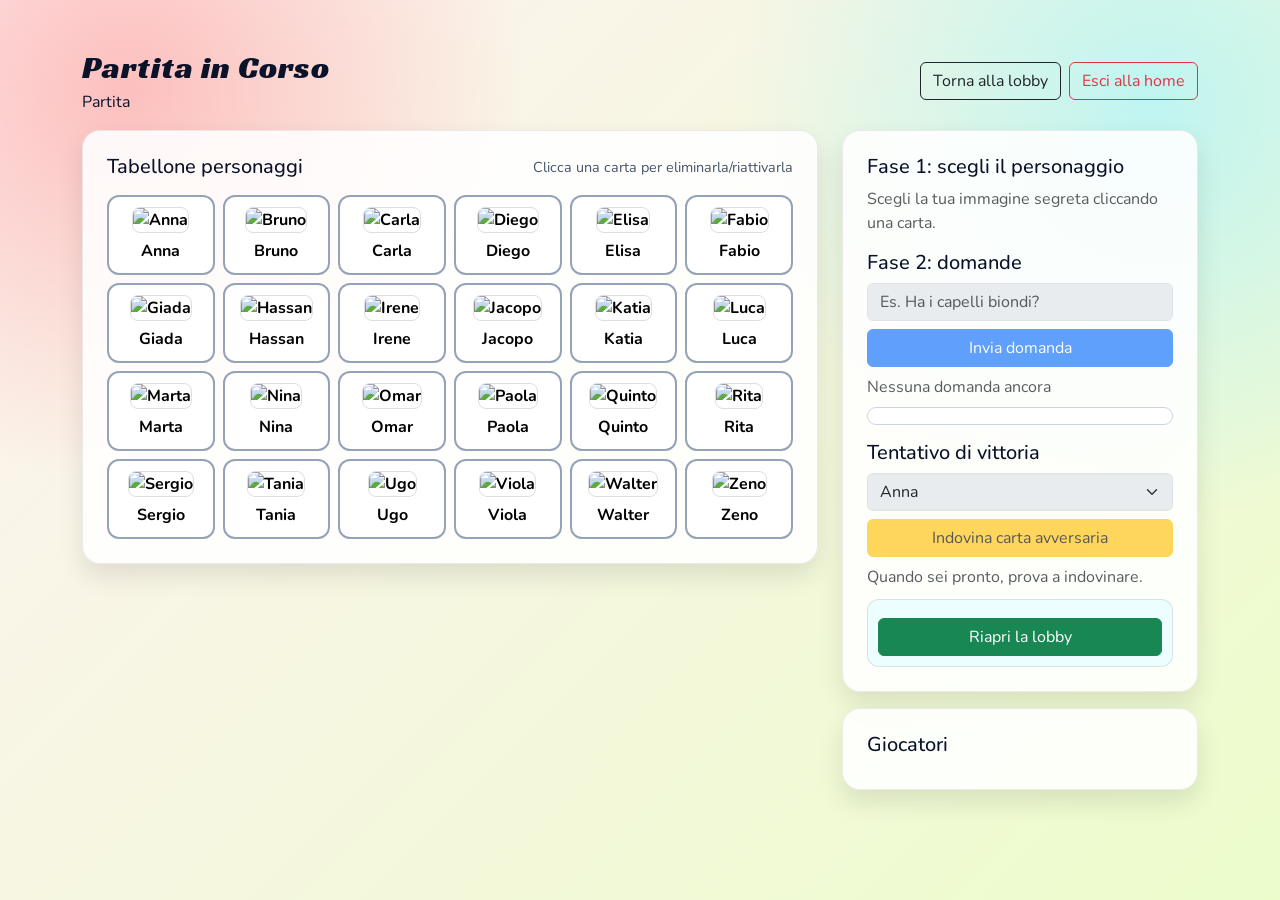
==== static/game.html @ f5527d15 "update stile" ====
<!DOCTYPE html>
<html lang="it">
<head>
    <meta charset="UTF-8">
    <meta name="viewport" content="width=device-width, initial-scale=1.0">
    <title>Indovina Chi - Partita</title>
    <link href="https://fonts.googleapis.com/css2?family=Racing+Sans+One&family=Nunito:wght@400;600;700&display=swap" rel="stylesheet">
    <link
        href="https://cdn.jsdelivr.net/npm/bootstrap@5.3.2/dist/css/bootstrap.min.css"
        rel="stylesheet"
        integrity="sha384-T3c6CoIi6uLrA9TneNEoa7RxnatzjcDSCmG1MXxSR1GAsXEV/Dwwykc2MPK8M2HN"
        crossorigin="anonymous"
    />
    <link rel="stylesheet" href="stile.css" />
</head>
<body class="game-page">
    <main class="container py-4 py-md-5">
        <div class="d-flex justify-content-between align-items-center flex-wrap gap-2 mb-3">
            <div>
                <h1 class="title h2 mb-1">Partita in Corso</h1>
                <p id="gameInfo" class="mb-0">Indovina Chi</p>
            </div>
            <div class="d-flex gap-2">
                <a href="splash.html" class="btn btn-outline-dark">Torna alla lobby</a>
                <a id="homeBtn" href="index.html" class="btn btn-outline-danger">Esci alla home</a>
            </div>
        </div>

        <div class="row g-4">
            <section class="col-lg-8">
                <div class="panel p-3 p-md-4">
                    <div class="d-flex justify-content-between align-items-center mb-3">
                        <h2 class="h5 mb-0">Tabellone personaggi</h2>
                        <span class="hint">Clicca una carta per eliminarla/riattivarla</span>
                    </div>
                    <div id="board" class="row row-cols-2 row-cols-md-4 row-cols-xl-6 g-2"></div>
                </div>
            </section>

            <section class="col-lg-4">
                <div class="panel p-3 p-md-4 mb-3">
                    <h2 class="h5">Fase 1: scegli il personaggio</h2>
                    <p id="selectionStatus" class="mb-3 text-muted">Scegli la tua immagine segreta cliccando una carta.</p>

                    <h2 class="h5">Fase 2: domande</h2>
                    <input id="questionInput" type="text" class="form-control mb-2" placeholder="Es. Ha i capelli biondi?">
                    <button id="saveQuestion" class="btn btn-primary w-100">Invia domanda</button>
                    <p id="questionView" class="mt-2 mb-2 text-muted">Nessuna domanda ancora</p>
                    <div id="questionList" class="question-list"></div>

                    <h2 class="h5 mt-3">Tentativo di vittoria</h2>
                    <select id="guessSelect" class="form-select mb-2"></select>
                    <button id="guessBtn" class="btn btn-warning w-100">Indovina carta avversaria</button>
                    <p id="guessFeedback" class="mt-2 mb-0 text-muted">Quando sei pronto, prova a indovinare.</p>

                    <div id="resultBanner" class="result-banner hide">
                        <p id="resultText" class="mb-2 fw-bold"></p>
                        <button id="restartBtn" class="btn btn-success w-100">Riapri la lobby</button>
                    </div>
                </div>
                <div class="panel p-3 p-md-4">
                    <h2 class="h5">Giocatori</h2>
                    <ul id="playersList" class="list-group"></ul>
                </div>
            </section>
        </div>
    </main>

    <script>
        const API_KEY = "2a6b126a-b0e9-4af0-a164-55f023d4d99c7f310849919647d5952eecd649e731cc";
        const BASE_URL = "https://expert-space-spoon-4j5rj5jjq7g6c5544-3000.app.github.dev";
        const ACTIVE_SESSION_KEY = "guesswho_active_session";
        const BOT_NAME = "BOT";
        const IDLE_TIMEOUT_MS = 30 * 1000;

        function readActiveSession() {
            try {
                return JSON.parse(sessionStorage.getItem(ACTIVE_SESSION_KEY) || "{}");
            } catch {
                return {};
            }
        }

        const params = new URLSearchParams(window.location.search);
        const sessionData = readActiveSession();
        const gameId = params.get("gameId") || sessionData.gameId || "";
        const gameName = params.get("gameName") || sessionData.gameName || "Partita";
        const playerId = params.get("playerId") || sessionData.playerId || "";
        if (window.location.search) {
            window.history.replaceState({}, document.title, window.location.pathname);
        }

        const boardEl = document.getElementById("board");
        const playersListEl = document.getElementById("playersList");
        const questionInput = document.getElementById("questionInput");
        const questionView = document.getElementById("questionView");
        const questionList = document.getElementById("questionList");
        const saveQuestion = document.getElementById("saveQuestion");
        const selectionStatus = document.getElementById("selectionStatus");
        const gameInfo = document.getElementById("gameInfo");
        const homeBtn = document.getElementById("homeBtn");
        const guessSelect = document.getElementById("guessSelect");
        const guessBtn = document.getElementById("guessBtn");
        const guessFeedback = document.getElementById("guessFeedback");
        const resultBanner = document.getElementById("resultBanner");
        const resultText = document.getElementById("resultText");
        const restartBtn = document.getElementById("restartBtn");

        const characters = [
            "Anna", "Bruno", "Carla", "Diego", "Elisa", "Fabio",
            "Giada", "Hassan", "Irene", "Jacopo", "Katia", "Luca",
            "Marta", "Nina", "Omar", "Paola", "Quinto", "Rita",
            "Sergio", "Tania", "Ugo", "Viola", "Walter", "Zeno"
        ];

        const characterCards = characters.map((name, index) => ({
            id: `char-${index + 1}`,
            name,
            imageUrl: `https://picsum.photos/seed/${encodeURIComponent(`${gameId || "fallback"}-${name}`)}/240/240`
        }));

        let playersCache = [];
        let mySelectedCharacterId = "";
        let latestMovesCache = [];

        function isBotPlayer(player) {
            return Boolean(player && typeof player.name === "string" && player.name.toUpperCase().startsWith(BOT_NAME));
        }

        function headers() {
            const h = new Headers();
            h.append("X-API-Key", API_KEY);
            return h;
        }

        async function removeCurrentPlayer() {
            if (!gameId || !playerId) {
                return;
            }

            try {
                await fetch(`${BASE_URL}/games/${gameId}/players/${playerId}`, {
                    method: "DELETE",
                    headers: headers(),
                    redirect: "follow"
                });
            } catch (error) {
                console.error(error);
            }
        }

        async function leaveToHome(event) {
            event.preventDefault();
            await removeCurrentPlayer();
            sessionStorage.removeItem(ACTIVE_SESSION_KEY);
            window.location.href = "index.html";
        }

        function restartToLobby() {
            window.location.href = "splash.html";
        }

        function renderBoard() {
            boardEl.innerHTML = "";
            characterCards.forEach((character) => {
                const col = document.createElement("div");
                col.className = "col";

                const card = document.createElement("button");
                card.type = "button";
                card.className = "character-card w-100";
                card.dataset.characterId = character.id;
                card.innerHTML = `
                    <img class="character-thumb" src="${character.imageUrl}" alt="${character.name}">
                    <div>${character.name}</div>
                `;
                card.addEventListener("click", () => {
                    if (!mySelectedCharacterId) {
                        chooseSecretCharacter(character);
                        return;
                    }
                    card.classList.toggle("off");
                });

                col.appendChild(card);
                boardEl.appendChild(col);
            });
        }

        async function loadPlayers() {
            if (!gameId) {
                return [];
            }

            const response = await fetch(`${BASE_URL}/games/${gameId}/players`, {
                method: "GET",
                headers: headers(),
                redirect: "follow"
            });
            const result = await response.json();
            if (!response.ok) {
                throw new Error(result.error || "Errore caricamento giocatori");
            }

            playersListEl.innerHTML = "";
            result.players.forEach((p) => {
                const li = document.createElement("li");
                li.className = "list-group-item d-flex justify-content-between align-items-center";
                li.innerHTML = `<span>${p.name}</span>${p.id === playerId ? "<span class='badge text-bg-primary'>Tu</span>" : ""}`;
                playersListEl.appendChild(li);
            });

            if (playerId && !result.players.some((p) => p.id === playerId)) {
                alert("Non fai piu parte della partita.");
                sessionStorage.removeItem(ACTIVE_SESSION_KEY);
                window.location.href = "index.html";
                return [];
            }

            playersCache = result.players;
            return result.players;
        }

        async function getMoves() {
            const response = await fetch(`${BASE_URL}/games/${gameId}/moves`, {
                method: "GET",
                headers: headers(),
                redirect: "follow"
            });
            const result = await response.json();
            if (!response.ok) {
                throw new Error(result.error || "Errore caricamento mosse");
            }
            return result.moves || [];
        }

        async function postMove(data) {
            const response = await fetch(`${BASE_URL}/games/${gameId}/moves`, {
                method: "POST",
                headers: new Headers({
                    "X-API-Key": API_KEY,
                    "Content-Type": "application/json"
                }),
                body: JSON.stringify({
                    playerId,
                    data
                }),
                redirect: "follow"
            });
            const result = await response.json();
            if (!response.ok) {
                throw new Error(result.error || "Errore invio mossa");
            }
            return result;
        }

        async function postMoveAsPlayer(customPlayerId, data) {
            const response = await fetch(`${BASE_URL}/games/${gameId}/moves`, {
                method: "POST",
                headers: new Headers({
                    "X-API-Key": API_KEY,
                    "Content-Type": "application/json"
                }),
                body: JSON.stringify({
                    playerId: customPlayerId,
                    data
                }),
                redirect: "follow"
            });
            const result = await response.json();
            if (!response.ok) {
                throw new Error(result.error || "Errore invio mossa bot");
            }
        }

        function getLatestChoiceMap(moves) {
            const map = {};
            moves.filter((m) => m.data && m.data.type === "secret-choice").forEach((m) => {
                map[m.playerId] = m.data.characterId;
            });
            return map;
        }

        function updateSelectionUi(moves, players) {
            const choiceMoves = moves.filter((m) => m.data && m.data.type === "secret-choice");
            const latestChoiceByPlayer = {};
            choiceMoves.forEach((m) => {
                latestChoiceByPlayer[m.playerId] = m.data.characterId;
            });

            mySelectedCharacterId = latestChoiceByPlayer[playerId] || "";

            const selectedCount = players.filter((p) => latestChoiceByPlayer[p.id]).length;
            const allReady = players.length >= 2 && selectedCount === players.length;

            const boardCards = boardEl.querySelectorAll(".character-card");
            boardCards.forEach((card) => {
                card.classList.remove("selected-secret");
                if (mySelectedCharacterId && card.dataset.characterId === mySelectedCharacterId) {
                    card.classList.add("selected-secret");
                }
            });

            if (!mySelectedCharacterId) {
                selectionStatus.innerText = "Scegli la tua immagine segreta cliccando una carta.";
            } else if (!allReady) {
                selectionStatus.innerText = "Immagine scelta. In attesa che l'altro giocatore scelga la sua.";
            } else {
                selectionStatus.innerText = "Entrambi pronti. Ora fatevi le domande.";
            }

            questionInput.disabled = !allReady;
            saveQuestion.disabled = !allReady;
            guessSelect.disabled = !allReady;
            guessBtn.disabled = !allReady;
        }

        function renderQuestions(moves) {
            const questionMoves = moves.filter((m) => m.data && m.data.type === "question");
            const guessMoves = moves.filter((m) => m.data && m.data.type === "guess");
            questionList.innerHTML = "";

            if (questionMoves.length === 0) {
                questionView.innerText = "Nessuna domanda ancora";
                questionList.innerHTML = "<p class='text-muted mb-0'>Le domande appariranno qui in tempo reale.</p>";
            } else {
                questionMoves.forEach((m) => {
                    const item = document.createElement("div");
                    item.className = "question-item";
                    const who = m.data.playerName || "Giocatore";
                    item.innerHTML = `<strong>${who}</strong>: ${m.data.text || ""}`;
                    questionList.appendChild(item);
                });

                const lastQuestion = questionMoves[questionMoves.length - 1];
                questionView.innerText = `Ultima domanda: ${lastQuestion.data.text || ""}`;
            }

            guessMoves.forEach((m) => {
                const item = document.createElement("div");
                item.className = "question-item";
                const who = m.data.playerName || "Giocatore";
                item.innerHTML = `<strong>${who}</strong> ha provato a indovinare: ${m.data.guessedCharacterName || "?"} ${m.data.correct ? "(GIUSTO)" : "(sbagliato)"}`;
                questionList.appendChild(item);
            });
            questionList.scrollTop = questionList.scrollHeight;
        }

        async function ensureBotForIdleOpponent(players, moves) {
            if (players.length !== 2 || players.some(isBotPlayer)) {
                return;
            }

            const opponent = players.find((p) => p.id !== playerId);
            if (!opponent) {
                return;
            }

            const activityTypes = new Set(["secret-choice", "question", "guess", "chat", "start", "presence"]);
            const opponentMoves = moves.filter((m) => m.playerId === opponent.id && m.data && activityTypes.has(m.data.type));
            const lastActivityMs = opponentMoves.length > 0
                ? new Date(opponentMoves[opponentMoves.length - 1].timestamp).getTime()
                : new Date(opponent.joinedAt || Date.now()).getTime();

            if (Date.now() - lastActivityMs < IDLE_TIMEOUT_MS) {
                return;
            }

            try {
                await fetch(`${BASE_URL}/games/${gameId}/players/${opponent.id}`, {
                    method: "DELETE",
                    headers: headers(),
                    redirect: "follow"
                });

                const addResponse = await fetch(`${BASE_URL}/games/${gameId}/players`, {
                    method: "POST",
                    headers: new Headers({
                        "X-API-Key": API_KEY,
                        "Content-Type": "application/json"
                    }),
                    body: JSON.stringify({ name: BOT_NAME }),
                    redirect: "follow"
                });
                const addResult = await addResponse.json();
                if (!addResponse.ok) {
                    throw new Error(addResult.error || "Errore inserimento bot");
                }

                await postMoveAsPlayer(addResult.player.id, { type: "bot-joined", reason: "idle-timeout", playerName: BOT_NAME });
                await postMoveAsPlayer(addResult.player.id, { type: "start", playerName: BOT_NAME });
            } catch (error) {
                console.error(error);
            }
        }

        async function ensureBotParticipation(players, moves) {
            const botPlayer = players.find(isBotPlayer);
            if (!botPlayer) {
                return;
            }

            const gameOverMoves = moves.filter((m) => m.data && m.data.type === "game-over");
            if (gameOverMoves.length > 0) {
                return;
            }

            const latestChoiceByPlayer = getLatestChoiceMap(moves);
            if (!latestChoiceByPlayer[botPlayer.id]) {
                const randomChar = characterCards[Math.floor(Math.random() * characterCards.length)];
                await postMoveAsPlayer(botPlayer.id, {
                    type: "secret-choice",
                    characterId: randomChar.id,
                    characterName: randomChar.name,
                    imageUrl: randomChar.imageUrl,
                    playerName: BOT_NAME
                });
                return;
            }

            const allReady = players.length >= 2 && players.every((p) => latestChoiceByPlayer[p.id]);
            if (!allReady) {
                return;
            }

            const botQuestionMoves = moves.filter((m) => m.playerId === botPlayer.id && m.data && m.data.type === "question");
            const lastBotQuestionMs = botQuestionMoves.length > 0
                ? new Date(botQuestionMoves[botQuestionMoves.length - 1].timestamp).getTime()
                : 0;

            if (Date.now() - lastBotQuestionMs > 15000) {
                const botQuestions = [
                    "Ha gli occhiali?",
                    "Ha i capelli scuri?",
                    "E' un personaggio con cappello?",
                    "Sembra sorridente?"
                ];
                const randomQuestion = botQuestions[Math.floor(Math.random() * botQuestions.length)];
                await postMoveAsPlayer(botPlayer.id, {
                    type: "question",
                    text: randomQuestion,
                    playerName: BOT_NAME
                });
            }
        }

        function renderGameOver(moves, players) {
            const gameOverMoves = moves.filter((m) => m.data && m.data.type === "game-over");
            if (gameOverMoves.length === 0) {
                resultBanner.classList.add("hide");
                return false;
            }

            const finalMove = gameOverMoves[gameOverMoves.length - 1];
            const winnerId = finalMove.data.winnerPlayerId;
            const winner = players.find((p) => p.id === winnerId);
            const winnerName = winner ? winner.name : (finalMove.data.winnerName || "Giocatore");

            if (winnerId === playerId) {
                resultText.innerText = "Hai vinto! Hai indovinato la carta avversaria.";
            } else {
                resultText.innerText = `Hai perso! ${winnerName} ha indovinato la carta.`;
            }

            resultBanner.classList.remove("hide");
            questionInput.disabled = true;
            saveQuestion.disabled = true;
            guessSelect.disabled = true;
            guessBtn.disabled = true;
            return true;
        }

        async function chooseSecretCharacter(character) {
            if (mySelectedCharacterId) {
                return;
            }

            try {
                await postMove({
                    type: "secret-choice",
                    characterId: character.id,
                    characterName: character.name,
                    imageUrl: character.imageUrl,
                    playerName: playersCache.find((p) => p.id === playerId)?.name || "Giocatore"
                });
                await refreshGameState();
            } catch (error) {
                console.error(error);
                alert(error.message);
            }
        }

        async function submitQuestion() {
            const value = questionInput.value.trim();
            if (!value) {
                return;
            }

            try {
                await postMove({
                    type: "question",
                    text: value,
                    playerName: playersCache.find((p) => p.id === playerId)?.name || "Giocatore"
                });
                questionInput.value = "";
                await refreshGameState();
            } catch (error) {
                console.error(error);
                alert(error.message);
            }
        }

        async function submitGuess() {
            const guessedCharacterId = guessSelect.value;
            if (!guessedCharacterId) {
                return;
            }

            const latestChoiceByPlayer = getLatestChoiceMap(latestMovesCache);
            const opponents = playersCache.filter((p) => p.id !== playerId);
            const target = opponents.find((p) => latestChoiceByPlayer[p.id]);
            if (!target) {
                guessFeedback.innerText = "Attendi che l'avversario scelga il suo personaggio.";
                return;
            }

            const guessedCharacter = characterCards.find((c) => c.id === guessedCharacterId);
            const correct = guessedCharacterId === latestChoiceByPlayer[target.id];

            try {
                await postMove({
                    type: "guess",
                    guessedCharacterId,
                    guessedCharacterName: guessedCharacter ? guessedCharacter.name : guessedCharacterId,
                    targetPlayerId: target.id,
                    correct,
                    playerName: playersCache.find((p) => p.id === playerId)?.name || "Giocatore"
                });

                if (correct) {
                    await postMove({
                        type: "game-over",
                        winnerPlayerId: playerId,
                        winnerName: playersCache.find((p) => p.id === playerId)?.name || "Giocatore",
                        loserPlayerId: target.id,
                        loserName: target.name,
                        reason: "correct-guess"
                    });
                    guessFeedback.innerText = "Hai indovinato la carta corretta!";
                } else {
                    guessFeedback.innerText = "Tentativo sbagliato. Continua a fare domande.";
                }

                await refreshGameState();
            } catch (error) {
                console.error(error);
                alert(error.message);
            }
        }

        async function refreshGameState() {
            let players = await loadPlayers();
            if (players.length === 0) {
                return;
            }
            let moves = await getMoves();

            await ensureBotForIdleOpponent(players, moves);
            players = await loadPlayers();
            if (players.length === 0) {
                return;
            }
            moves = await getMoves();
            await ensureBotParticipation(players, moves);
            players = await loadPlayers();
            if (players.length === 0) {
                return;
            }
            moves = await getMoves();

            latestMovesCache = moves;
            updateSelectionUi(moves, players);
            renderQuestions(moves);
            renderGameOver(moves, players);
        }

        async function init() {
            gameInfo.innerText = `${gameName}${gameId ? ` - ID: ${gameId}` : ""}`;
            renderBoard();
            guessSelect.innerHTML = characterCards.map((c) => `<option value="${c.id}">${c.name}</option>`).join("");
            questionInput.disabled = true;
            saveQuestion.disabled = true;
            guessSelect.disabled = true;
            guessBtn.disabled = true;
            saveQuestion.addEventListener("click", submitQuestion);
            guessBtn.addEventListener("click", submitGuess);

            try {
                await refreshGameState();
                setInterval(refreshGameState, 2500);
            } catch (error) {
                console.error(error);
            }
        }

        homeBtn.addEventListener("click", leaveToHome);
        restartBtn.addEventListener("click", restartToLobby);
        init();
    </script>
</body>
</html>
---- static/stile.css ----
<<<<<<< HEAD
=======
.hide {
    display: none;
}

@keyframes entrance {
    from {
        opacity: 0;
        transform: translateY(10px);
    }
    to {
        opacity: 1;
        transform: translateY(0);
    }
}

body.lobby-page {
    --ink: #0f172a;
    --primary: #0f766e;
    --primary-dark: #115e59;
    --accent: #ea580c;
    --panel: #ffffffeb;

    font-family: "Barlow", sans-serif;
    color: var(--ink);
    background:
        radial-gradient(circle at 12% 14%, #99f6e4aa 0%, transparent 26%),
        radial-gradient(circle at 88% 16%, #fed7aa99 0%, transparent 25%),
        linear-gradient(155deg, #f8fafc 0%, #f0fdfa 42%, #fff7ed 100%);
    min-height: 100vh;
    animation: entrance 420ms ease-out;
}

body.lobby-page .title-font {
    font-family: "Bungee", cursive;
    letter-spacing: 1px;
}

body.lobby-page .board-panel {
    background: var(--panel);
    border: 2px solid #0000001a;
    border-radius: 18px;
    box-shadow: 0 14px 32px #0f172a1a;
    backdrop-filter: blur(2px);
}

body.lobby-page .game-item {
    border-radius: 14px;
    border: 1px solid #0000001f;
    transition: transform 140ms ease, box-shadow 140ms ease;
    cursor: pointer;
}

body.lobby-page .game-item:hover {
    transform: translateY(-3px);
    box-shadow: 0 8px 20px #00000026;
}

body.lobby-page .game-private {
    border-left: 7px solid var(--accent);
}

body.lobby-page .game-public {
    border-left: 7px solid var(--primary);
}

body.lobby-page .btn-brand {
    background-color: var(--primary);
    border-color: var(--primary);
    color: #fff;
    font-weight: 700;
}

body.lobby-page .btn-brand:hover {
    background-color: var(--primary-dark);
    border-color: var(--primary-dark);
    color: #fff;
}

body.lobby-page .chip {
    display: inline-block;
    font-size: 0.8rem;
    padding: 4px 10px;
    border-radius: 999px;
    border: 1px solid #0f172a26;
    background: #ffffff;
}

body.splash-page {
    --ink: #0f172a;
    --brand: #0f766e;
    --brand-dark: #115e59;
    --success: #15803d;

    margin: 0;
    min-height: 100vh;
    font-family: "Manrope", sans-serif;
    color: var(--ink);
    background:
        radial-gradient(circle at 13% 14%, #99f6e4a8 0%, transparent 24%),
        radial-gradient(circle at 88% 14%, #fed7aaa3 0%, transparent 26%),
        linear-gradient(145deg, #f8fafc 0%, #f0fdfa 48%, #fff7ed 100%);
}

body.splash-page .title {
    font-family: "Alfa Slab One", serif;
    letter-spacing: 1px;
}

body.splash-page .glass {
    background: #fffffff2;
    border: 1px solid #00000014;
    border-radius: 18px;
    box-shadow: 0 12px 30px #0f172a1a;
}

body.splash-page .chat-box {
    height: 320px;
    overflow-y: auto;
    background: #fff;
    border-radius: 12px;
    border: 1px solid #e2e8f0;
    padding: 12px;
}

body.splash-page .chat-message {
    margin-bottom: 8px;
    padding: 8px 10px;
    border-radius: 10px;
    background: #f8fafc;
    border-left: 4px solid var(--brand);
}

body.splash-page .btn-brand {
    background-color: var(--brand);
    border-color: var(--brand);
    color: #fff;
    font-weight: 700;
}

body.splash-page .btn-brand:hover {
    background-color: var(--brand-dark);
    border-color: var(--brand-dark);
    color: #fff;
}

body.splash-page .btn-start {
    background-color: var(--success);
    border-color: var(--success);
    color: #fff;
    font-weight: 700;
}

body.splash-page .btn-start:hover {
    background-color: #166534;
    border-color: #166534;
    color: #fff;
}

body.splash-page .waiting-pill {
    display: inline-block;
    padding: 6px 10px;
    border-radius: 999px;
    background: #e2e8f0;
    color: #334155;
    font-size: 0.82rem;
    font-weight: 600;
}

body.game-page {
    --ink: #0b132b;
    --bg1: #fef2f2;
    --bg2: #ecfccb;
    --card: #ffffff;
    --off: #334155;

    margin: 0;
    min-height: 100vh;
    font-family: "Nunito", sans-serif;
    color: var(--ink);
    background:
        radial-gradient(circle at 10% 10%, #fca5a5a8 0%, transparent 28%),
        radial-gradient(circle at 90% 12%, #a5f3fca8 0%, transparent 30%),
        linear-gradient(135deg, var(--bg1), var(--bg2));
}

body.game-page .title {
    font-family: "Racing Sans One", sans-serif;
    letter-spacing: 1px;
}

body.game-page .panel {
    background: #ffffffde;
    border: 1px solid #00000014;
    border-radius: 18px;
    box-shadow: 0 12px 26px #0000001a;
}

body.game-page .character-card {
    border: 2px solid #94a3b8;
    background: var(--card);
    border-radius: 12px;
    text-align: center;
    padding: 10px;
    font-weight: 700;
    cursor: pointer;
    user-select: none;
    transition: transform 120ms ease, background-color 120ms ease;
}

body.game-page .character-card:hover {
    transform: translateY(-2px);
}

body.game-page .character-card.off {
    background: #cbd5e1;
    color: var(--off);
    text-decoration: line-through;
    border-color: #475569;
}

body.game-page .character-card.selected-secret {
    border-color: #0284c7;
    box-shadow: 0 0 0 3px #bae6fd;
}

body.game-page .character-thumb {
    width: 100%;
    aspect-ratio: 1 / 1;
    object-fit: cover;
    border-radius: 8px;
    margin-bottom: 6px;
    border: 1px solid #00000022;
}

body.game-page .question-list {
    max-height: 170px;
    overflow-y: auto;
    border: 1px solid #cbd5e1;
    border-radius: 10px;
    padding: 8px;
    background: #ffffff;
}

body.game-page .question-item {
    font-size: 0.92rem;
    border-bottom: 1px solid #e2e8f0;
    padding: 6px 0;
}

body.game-page .question-item:last-child {
    border-bottom: 0;
}

body.game-page .result-banner {
    border-radius: 12px;
    border: 1px solid #0000001a;
    padding: 10px;
    margin-top: 10px;
    background: #ecfeff;
}

body.game-page .hint {
    font-size: 0.9rem;
    color: #475569;
}
>>>>>>> 4c2cedf (update stile)
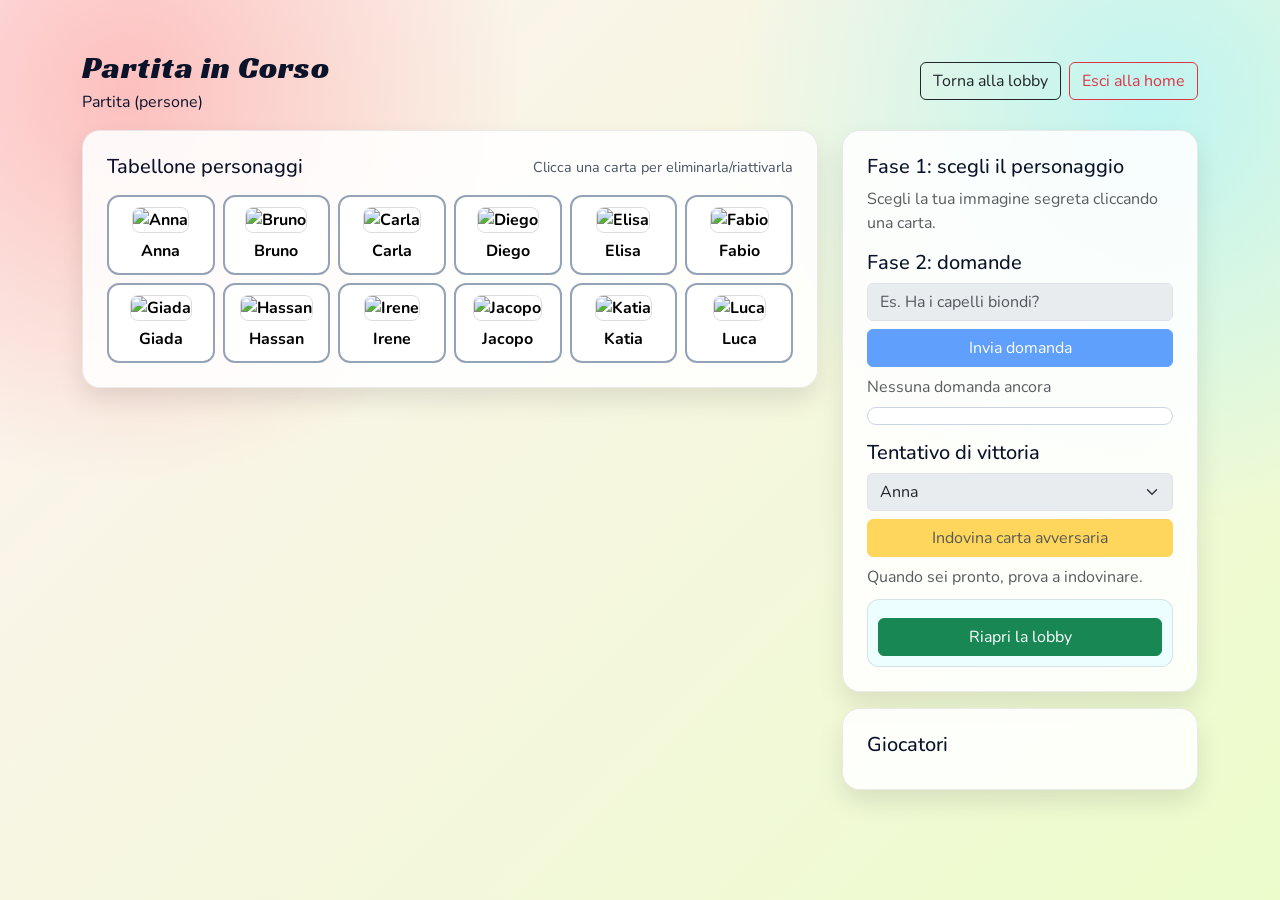
==== commit 8b7667dd: "update js" ====
--- a/static/game.html
+++ b/static/game.html
@@ -71,7 +71,7 @@
         const BASE_URL = "https://expert-space-spoon-4j5rj5jjq7g6c5544-3000.app.github.dev";
         const ACTIVE_SESSION_KEY = "guesswho_active_session";
         const BOT_NAME = "BOT";
-        const IDLE_TIMEOUT_MS = 30 * 1000;
+        const SOLO_WAIT_MS = 60 * 1000;
 
         function readActiveSession() {
             try {
@@ -85,6 +85,7 @@
         const sessionData = readActiveSession();
         const gameId = params.get("gameId") || sessionData.gameId || "";
         const gameName = params.get("gameName") || sessionData.gameName || "Partita";
+        const gameCategory = sessionData.gameCategory || "persone";
         const playerId = params.get("playerId") || sessionData.playerId || "";
         if (window.location.search) {
             window.history.replaceState({}, document.title, window.location.pathname);
@@ -106,12 +107,30 @@
         const resultText = document.getElementById("resultText");
         const restartBtn = document.getElementById("restartBtn");
 
-        const characters = [
-            "Anna", "Bruno", "Carla", "Diego", "Elisa", "Fabio",
-            "Giada", "Hassan", "Irene", "Jacopo", "Katia", "Luca",
-            "Marta", "Nina", "Omar", "Paola", "Quinto", "Rita",
-            "Sergio", "Tania", "Ugo", "Viola", "Walter", "Zeno"
-        ];
+        const categoryCharacters = {
+            simpson: [
+                "Homer", "Marge", "Bart", "Lisa", "Maggie", "Ned",
+                "Milhouse", "Krusty", "Apu", "Burns", "Moe", "Skinner"
+            ],
+            persone: [
+                "Anna", "Bruno", "Carla", "Diego", "Elisa", "Fabio",
+                "Giada", "Hassan", "Irene", "Jacopo", "Katia", "Luca"
+            ],
+            griffin: [
+                "Peter", "Lois", "Stewie", "Brian", "Chris", "Meg",
+                "Quagmire", "Joe", "Cleveland", "Herbert", "Bonnie", "Consuela"
+            ],
+            animali: [
+                "Leone", "Tigre", "Elefante", "Giraffa", "Panda", "Lupo",
+                "Volpe", "Cane", "Gatto", "Aquila", "Delfino", "Koala"
+            ],
+            macchine: [
+                "Ferrari", "Lambo", "Porsche", "Tesla", "Fiat", "BMW",
+                "Audi", "Jeep", "Mini", "Maserati", "Volvo", "Toyota"
+            ]
+        };
+
+        const characters = categoryCharacters[gameCategory] || categoryCharacters.persone;
 
         const characterCards = characters.map((name, index) => ({
             id: `char-${index + 1}`,
@@ -149,9 +168,57 @@
             }
         }
 
+        async function addBotToGame() {
+            const response = await fetch(`${BASE_URL}/games/${gameId}/players`, {
+                method: "POST",
+                headers: new Headers({
+                    "X-API-Key": API_KEY,
+                    "Content-Type": "application/json"
+                }),
+                body: JSON.stringify({ name: BOT_NAME }),
+                redirect: "follow"
+            });
+            const result = await response.json();
+            if (!response.ok) {
+                throw new Error(result.error || "Errore inserimento bot");
+            }
+            return result.player;
+        }
+
+        async function tryDeleteGameIfOnlyBot(players) {
+            if (players.length === 1 && isBotPlayer(players[0])) {
+                try {
+                    await fetch(`${BASE_URL}/games/${gameId}`, {
+                        method: "DELETE",
+                        headers: headers(),
+                        redirect: "follow"
+                    });
+                } catch (error) {
+                    console.error(error);
+                }
+                sessionStorage.removeItem(ACTIVE_SESSION_KEY);
+                window.location.href = "index.html";
+                return true;
+            }
+            return false;
+        }
+
         async function leaveToHome(event) {
             event.preventDefault();
             await removeCurrentPlayer();
+            try {
+                const response = await fetch(`${BASE_URL}/games/${gameId}/players`, {
+                    method: "GET",
+                    headers: headers(),
+                    redirect: "follow"
+                });
+                const result = await response.json();
+                if (response.ok) {
+                    await tryDeleteGameIfOnlyBot(result.players || []);
+                }
+            } catch (error) {
+                console.error(error);
+            }
             sessionStorage.removeItem(ACTIVE_SESSION_KEY);
             window.location.href = "index.html";
         }
@@ -273,6 +340,44 @@
             }
         }
 
+        async function ensureBotForSoloPlayer(players, moves) {
+            if (await tryDeleteGameIfOnlyBot(players)) {
+                return;
+            }
+
+            const timerMoves = moves.filter((m) => m.data && m.data.type === "solo-timer");
+            const resetMoves = moves.filter((m) => m.data && m.data.type === "solo-reset");
+            const latestTimer = timerMoves[timerMoves.length - 1] || null;
+            const latestReset = resetMoves[resetMoves.length - 1] || null;
+            const timerActive = latestTimer && (!latestReset || new Date(latestTimer.timestamp) > new Date(latestReset.timestamp));
+
+            const humanPlayers = players.filter((p) => !isBotPlayer(p));
+            const hasBot = players.some(isBotPlayer);
+
+            if (humanPlayers.length !== 1 || hasBot) {
+                if (timerActive) {
+                    await postMove({ type: "solo-reset" });
+                }
+                return;
+            }
+
+            const soloPlayer = humanPlayers[0];
+            if (!timerActive || latestTimer.data.playerId !== soloPlayer.id) {
+                await postMove({ type: "solo-timer", playerId: soloPlayer.id, startedAt: new Date().toISOString() });
+                return;
+            }
+
+            const startedAt = new Date(latestTimer.data.startedAt || latestTimer.timestamp).getTime();
+            if (Date.now() - startedAt < SOLO_WAIT_MS) {
+                return;
+            }
+
+            const bot = await addBotToGame();
+            await postMoveAsPlayer(bot.id, { type: "bot-joined", reason: "solo-timeout", playerName: BOT_NAME });
+            await postMoveAsPlayer(bot.id, { type: "start", playerName: BOT_NAME });
+            await postMove({ type: "solo-reset" });
+        }
+
         function getLatestChoiceMap(moves) {
             const map = {};
             moves.filter((m) => m.data && m.data.type === "secret-choice").forEach((m) => {
@@ -344,54 +449,6 @@
                 questionList.appendChild(item);
             });
             questionList.scrollTop = questionList.scrollHeight;
-        }
-
-        async function ensureBotForIdleOpponent(players, moves) {
-            if (players.length !== 2 || players.some(isBotPlayer)) {
-                return;
-            }
-
-            const opponent = players.find((p) => p.id !== playerId);
-            if (!opponent) {
-                return;
-            }
-
-            const activityTypes = new Set(["secret-choice", "question", "guess", "chat", "start", "presence"]);
-            const opponentMoves = moves.filter((m) => m.playerId === opponent.id && m.data && activityTypes.has(m.data.type));
-            const lastActivityMs = opponentMoves.length > 0
-                ? new Date(opponentMoves[opponentMoves.length - 1].timestamp).getTime()
-                : new Date(opponent.joinedAt || Date.now()).getTime();
-
-            if (Date.now() - lastActivityMs < IDLE_TIMEOUT_MS) {
-                return;
-            }
-
-            try {
-                await fetch(`${BASE_URL}/games/${gameId}/players/${opponent.id}`, {
-                    method: "DELETE",
-                    headers: headers(),
-                    redirect: "follow"
-                });
-
-                const addResponse = await fetch(`${BASE_URL}/games/${gameId}/players`, {
-                    method: "POST",
-                    headers: new Headers({
-                        "X-API-Key": API_KEY,
-                        "Content-Type": "application/json"
-                    }),
-                    body: JSON.stringify({ name: BOT_NAME }),
-                    redirect: "follow"
-                });
-                const addResult = await addResponse.json();
-                if (!addResponse.ok) {
-                    throw new Error(addResult.error || "Errore inserimento bot");
-                }
-
-                await postMoveAsPlayer(addResult.player.id, { type: "bot-joined", reason: "idle-timeout", playerName: BOT_NAME });
-                await postMoveAsPlayer(addResult.player.id, { type: "start", playerName: BOT_NAME });
-            } catch (error) {
-                console.error(error);
-            }
         }
 
         async function ensureBotParticipation(players, moves) {
@@ -565,7 +622,7 @@
             }
             let moves = await getMoves();
 
-            await ensureBotForIdleOpponent(players, moves);
+            await ensureBotForSoloPlayer(players, moves);
             players = await loadPlayers();
             if (players.length === 0) {
                 return;
@@ -585,7 +642,7 @@
         }
 
         async function init() {
-            gameInfo.innerText = `${gameName}${gameId ? ` - ID: ${gameId}` : ""}`;
+            gameInfo.innerText = `${gameName} (${gameCategory})${gameId ? ` - ID: ${gameId}` : ""}`;
             renderBoard();
             guessSelect.innerHTML = characterCards.map((c) => `<option value="${c.id}">${c.name}</option>`).join("");
             questionInput.disabled = true;
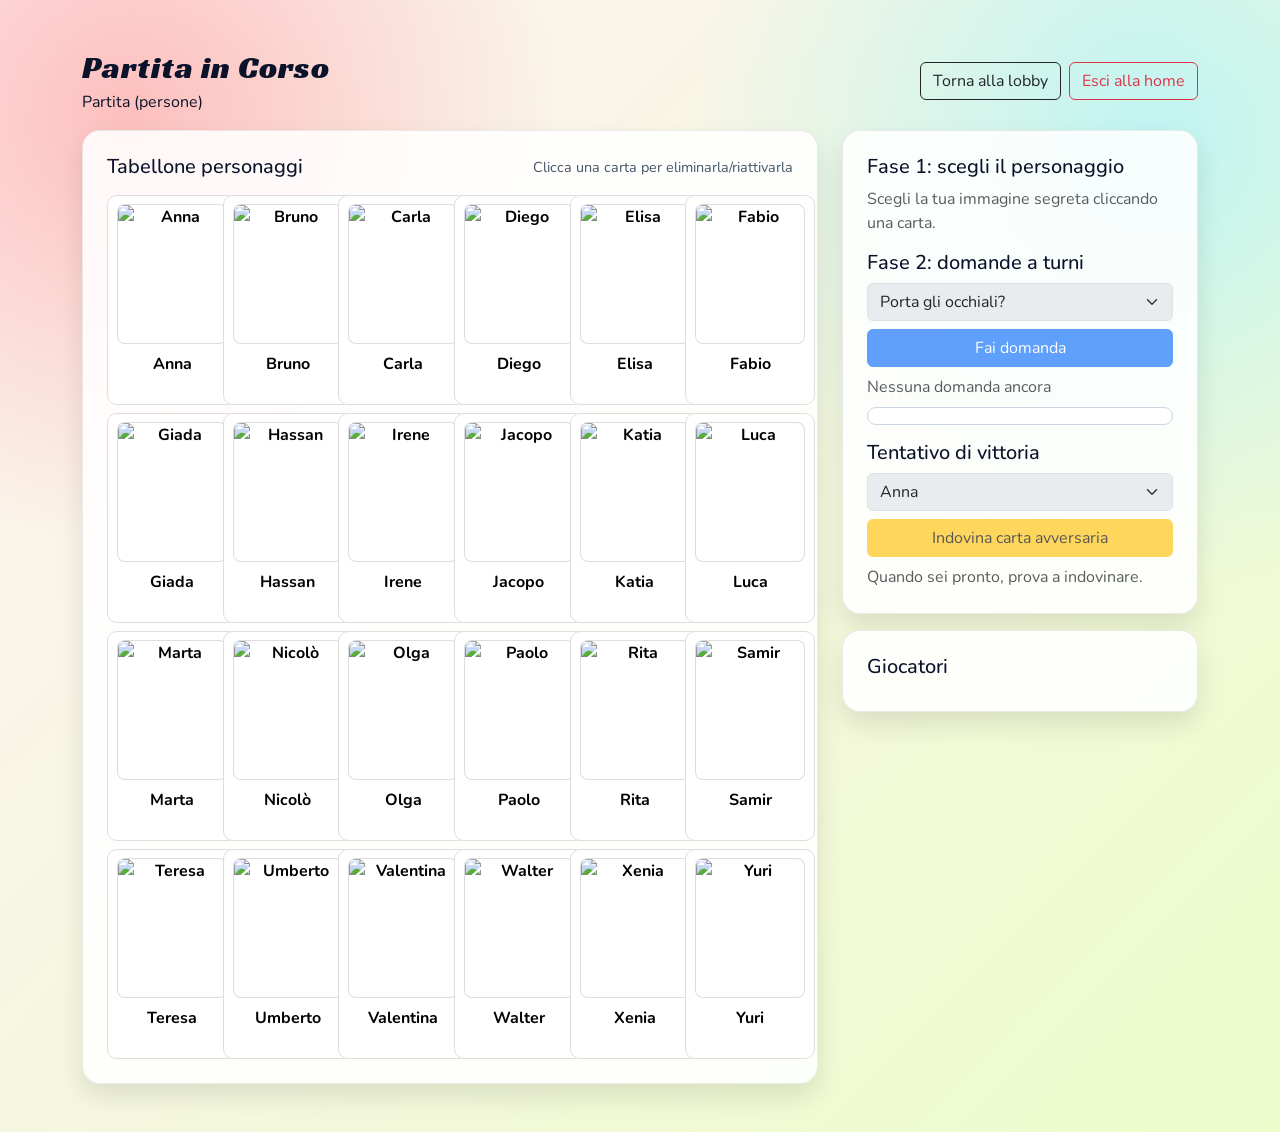
==== commit 28d62e1b: "update json" ====
--- a/static/game.html
+++ b/static/game.html
@@ -42,9 +42,16 @@
                     <h2 class="h5">Fase 1: scegli il personaggio</h2>
                     <p id="selectionStatus" class="mb-3 text-muted">Scegli la tua immagine segreta cliccando una carta.</p>
 
-                    <h2 class="h5">Fase 2: domande</h2>
-                    <input id="questionInput" type="text" class="form-control mb-2" placeholder="Es. Ha i capelli biondi?">
-                    <button id="saveQuestion" class="btn btn-primary w-100">Invia domanda</button>
+                    <h2 class="h5">Fase 2: domande a turni</h2>
+                    <select id="questionSelect" class="form-select mb-2"></select>
+                    <button id="saveQuestion" class="btn btn-primary w-100">Fai domanda</button>
+                    <div id="answerPanel" class="mt-2 hide">
+                        <p id="pendingQuestionText" class="mb-2 small"></p>
+                        <div class="d-flex gap-2">
+                            <button id="answerYesBtn" class="btn btn-success w-100">Rispondi SI</button>
+                            <button id="answerNoBtn" class="btn btn-danger w-100">Rispondi NO</button>
+                        </div>
+                    </div>
                     <p id="questionView" class="mt-2 mb-2 text-muted">Nessuna domanda ancora</p>
                     <div id="questionList" class="question-list"></div>
 
@@ -68,7 +75,7 @@
 
     <script>
         const API_KEY = "2a6b126a-b0e9-4af0-a164-55f023d4d99c7f310849919647d5952eecd649e731cc";
-        const BASE_URL = "https://expert-space-spoon-4j5rj5jjq7g6c5544-3000.app.github.dev";
+        const BASE_URL = "";
         const ACTIVE_SESSION_KEY = "guesswho_active_session";
         const BOT_NAME = "BOT";
         const SOLO_WAIT_MS = 60 * 1000;
@@ -85,7 +92,7 @@
         const sessionData = readActiveSession();
         const gameId = params.get("gameId") || sessionData.gameId || "";
         const gameName = params.get("gameName") || sessionData.gameName || "Partita";
-        const gameCategory = sessionData.gameCategory || "persone";
+        const gameCategory = String(sessionData.gameCategory || "persone").toLowerCase();
         const playerId = params.get("playerId") || sessionData.playerId || "";
         if (window.location.search) {
             window.history.replaceState({}, document.title, window.location.pathname);
@@ -93,10 +100,14 @@
 
         const boardEl = document.getElementById("board");
         const playersListEl = document.getElementById("playersList");
-        const questionInput = document.getElementById("questionInput");
+        const questionSelect = document.getElementById("questionSelect");
         const questionView = document.getElementById("questionView");
         const questionList = document.getElementById("questionList");
         const saveQuestion = document.getElementById("saveQuestion");
+        const answerPanel = document.getElementById("answerPanel");
+        const pendingQuestionText = document.getElementById("pendingQuestionText");
+        const answerYesBtn = document.getElementById("answerYesBtn");
+        const answerNoBtn = document.getElementById("answerNoBtn");
         const selectionStatus = document.getElementById("selectionStatus");
         const gameInfo = document.getElementById("gameInfo");
         const homeBtn = document.getElementById("homeBtn");
@@ -107,40 +118,151 @@
         const resultText = document.getElementById("resultText");
         const restartBtn = document.getElementById("restartBtn");
 
-        const categoryCharacters = {
-            simpson: [
-                "Homer", "Marge", "Bart", "Lisa", "Maggie", "Ned",
-                "Milhouse", "Krusty", "Apu", "Burns", "Moe", "Skinner"
-            ],
-            persone: [
-                "Anna", "Bruno", "Carla", "Diego", "Elisa", "Fabio",
-                "Giada", "Hassan", "Irene", "Jacopo", "Katia", "Luca"
-            ],
-            griffin: [
-                "Peter", "Lois", "Stewie", "Brian", "Chris", "Meg",
-                "Quagmire", "Joe", "Cleveland", "Herbert", "Bonnie", "Consuela"
-            ],
-            animali: [
-                "Leone", "Tigre", "Elefante", "Giraffa", "Panda", "Lupo",
-                "Volpe", "Cane", "Gatto", "Aquila", "Delfino", "Koala"
-            ],
-            macchine: [
-                "Ferrari", "Lambo", "Porsche", "Tesla", "Fiat", "BMW",
-                "Audi", "Jeep", "Mini", "Maserati", "Volvo", "Toyota"
-            ]
-        };
-
-        const characters = categoryCharacters[gameCategory] || categoryCharacters.persone;
-
-        const characterCards = characters.map((name, index) => ({
-            id: `char-${index + 1}`,
-            name,
-            imageUrl: `https://picsum.photos/seed/${encodeURIComponent(`${gameId || "fallback"}-${name}`)}/240/240`
-        }));
+        let categoryData = null;
+        let characterCards = [];
+
+        async function loadCategoryData(category) {
+            if (categoryData) {
+                return categoryData;
+            }
+
+            const response = await fetch(`data/${category}.json`, {
+                method: "GET",
+                redirect: "follow"
+            });
+            const raw = await response.text();
+            if (!response.ok) {
+                throw new Error("Errore caricamento dati categoria");
+            }
+
+            if (!raw.trim()) {
+                throw new Error("Dati categoria vuoti");
+            }
+
+            const result = JSON.parse(raw);
+            if (!response.ok) {
+                throw new Error(result.error || "Errore caricamento dati categoria");
+            }
+
+            categoryData = result;
+            return categoryData;
+        }
+
+        function getCharacterImageUrl(name) {
+            const match = categoryData?.personaggi?.find((item) => item.nome === name);
+            if (match?.immagine) {
+                return match.immagine;
+            }
+            return `https://picsum.photos/seed/${encodeURIComponent(`${gameId || "fallback"}-${name}`)}/240/240`;
+        }
+
+        function buildCharacterCards() {
+            characterCards = (categoryData?.personaggi || []).map((personaggio, index) => ({
+                id: `char-${index + 1}`,
+                name: personaggio.nome,
+                imageUrl: personaggio.immagine || getCharacterImageUrl(personaggio.nome)
+            }));
+        }
+
+        function questionsForCategory() {
+            return (categoryData?.domande || []).map((item) => item.testo);
+        }
+
+        function getCharacterById(characterId) {
+            return characterCards.find((c) => c.id === characterId) || null;
+        }
+
+        function computeExpectedAnswerForCategory(characterName, questionText) {
+            const question = categoryData?.domande?.find((item) => item.testo === questionText);
+            if (!question) {
+                return null;
+            }
+            const characterData = categoryData?.personaggi?.find((item) => item.nome === characterName);
+            if (!characterData || typeof characterData.attributi?.[question.attributo] !== "boolean") {
+                return null;
+            }
+            return characterData.attributi[question.attributo];
+        }
+
+        function getExpectedAnswerForPlayer(questionText, targetPlayerId, choiceMap) {
+            if (!categoryData?.domande?.length || !categoryData?.personaggi?.length) {
+                return null;
+            }
+
+            const targetCharacterId = choiceMap[targetPlayerId] || "";
+            const targetCharacter = getCharacterById(targetCharacterId);
+            if (!targetCharacter) {
+                return null;
+            }
+            return computeExpectedAnswerForCategory(targetCharacter.name, questionText);
+        }
 
         let playersCache = [];
         let mySelectedCharacterId = "";
         let latestMovesCache = [];
+
+        function getOpponentPlayerId(players, currentPlayerId) {
+            const opponent = players.find((p) => p.id !== currentPlayerId);
+            return opponent ? opponent.id : "";
+        }
+
+        function getQuestionMoves(moves) {
+            return moves.filter((m) => m.data && m.data.type === "question");
+        }
+
+        function getAnswerMoves(moves) {
+            return moves.filter((m) => m.data && m.data.type === "answer");
+        }
+
+        function getLatestQuestionWithoutAnswer(moves) {
+            const questions = getQuestionMoves(moves);
+            const answers = getAnswerMoves(moves);
+            for (let i = questions.length - 1; i >= 0; i -= 1) {
+                const q = questions[i];
+                const answered = answers.some((a) => a.data.questionId === q.data.questionId);
+                if (!answered) {
+                    return q;
+                }
+            }
+            return null;
+        }
+
+        function getTurnState(moves, players) {
+            if (players.length < 2) {
+                return { canAskPlayerId: "", pendingQuestion: null };
+            }
+
+            const questions = getQuestionMoves(moves);
+            const answers = getAnswerMoves(moves);
+            const pendingQuestion = getLatestQuestionWithoutAnswer(moves);
+            if (pendingQuestion) {
+                return {
+                    canAskPlayerId: "",
+                    pendingQuestion
+                };
+            }
+
+            if (questions.length === 0) {
+                return {
+                    canAskPlayerId: players[0].id,
+                    pendingQuestion: null
+                };
+            }
+
+            const lastQuestion = questions[questions.length - 1];
+            const lastAnswer = answers.filter((a) => a.data.questionId === lastQuestion.data.questionId).pop() || null;
+            if (!lastAnswer) {
+                return {
+                    canAskPlayerId: "",
+                    pendingQuestion: lastQuestion
+                };
+            }
+
+            return {
+                canAskPlayerId: lastQuestion.data.targetPlayerId || "",
+                pendingQuestion: null
+            };
+        }
 
         function isBotPlayer(player) {
             return Boolean(player && typeof player.name === "string" && player.name.toUpperCase().startsWith(BOT_NAME));
@@ -414,31 +536,73 @@
                 selectionStatus.innerText = "Entrambi pronti. Ora fatevi le domande.";
             }
 
-            questionInput.disabled = !allReady;
-            saveQuestion.disabled = !allReady;
+            const turnState = getTurnState(moves, players);
+            const myPendingQuestion = turnState.pendingQuestion && turnState.pendingQuestion.data.targetPlayerId === playerId
+                ? turnState.pendingQuestion
+                : null;
+
+            const canAsk = allReady && turnState.canAskPlayerId === playerId;
+            const canAnswer = allReady && Boolean(myPendingQuestion);
+
+            questionSelect.disabled = !canAsk;
+            saveQuestion.disabled = !canAsk;
             guessSelect.disabled = !allReady;
             guessBtn.disabled = !allReady;
+
+            if (canAnswer) {
+                answerPanel.classList.remove("hide");
+                pendingQuestionText.innerText = `Domanda ricevuta: ${myPendingQuestion.data.text}`;
+                answerYesBtn.disabled = false;
+                answerNoBtn.disabled = false;
+            } else {
+                answerPanel.classList.add("hide");
+                pendingQuestionText.innerText = "";
+                answerYesBtn.disabled = true;
+                answerNoBtn.disabled = true;
+            }
+
+            if (!allReady) {
+                questionView.innerText = "Le domande si attivano quando entrambi hanno scelto la carta.";
+            } else if (canAsk) {
+                questionView.innerText = "E' il tuo turno: scegli una domanda preimpostata.";
+            } else if (canAnswer) {
+                questionView.innerText = "Rispondi alla domanda ricevuta per continuare il turno.";
+            } else if (turnState.pendingQuestion) {
+                questionView.innerText = "In attesa che l'avversario risponda alla domanda in corso.";
+            } else {
+                const asker = players.find((p) => p.id === turnState.canAskPlayerId);
+                questionView.innerText = `Turno di ${asker ? asker.name : "altro giocatore"}: attendi la prossima domanda.`;
+            }
         }
 
         function renderQuestions(moves) {
-            const questionMoves = moves.filter((m) => m.data && m.data.type === "question");
+            const questionMoves = getQuestionMoves(moves);
+            const answerMoves = getAnswerMoves(moves);
             const guessMoves = moves.filter((m) => m.data && m.data.type === "guess");
             questionList.innerHTML = "";
 
             if (questionMoves.length === 0) {
-                questionView.innerText = "Nessuna domanda ancora";
                 questionList.innerHTML = "<p class='text-muted mb-0'>Le domande appariranno qui in tempo reale.</p>";
             } else {
                 questionMoves.forEach((m) => {
                     const item = document.createElement("div");
                     item.className = "question-item";
                     const who = m.data.playerName || "Giocatore";
-                    item.innerHTML = `<strong>${who}</strong>: ${m.data.text || ""}`;
+                    const targetName = playersCache.find((p) => p.id === m.data.targetPlayerId)?.name || "avversario";
+                    item.innerHTML = `<strong>${who}</strong> chiede a <strong>${targetName}</strong>: ${m.data.text || ""}`;
                     questionList.appendChild(item);
+
+                    const answer = answerMoves.find((a) => a.data.questionId === m.data.questionId);
+                    const answerItem = document.createElement("div");
+                    answerItem.className = "question-item";
+                    if (answer) {
+                        const answerWho = answer.data.playerName || "Giocatore";
+                        answerItem.innerHTML = `<strong>${answerWho}</strong> risponde: ${answer.data.answerText || "-"}`;
+                    } else {
+                        answerItem.innerHTML = "<em class='text-muted'>In attesa di risposta...</em>";
+                    }
+                    questionList.appendChild(answerItem);
                 });
-
-                const lastQuestion = questionMoves[questionMoves.length - 1];
-                questionView.innerText = `Ultima domanda: ${lastQuestion.data.text || ""}`;
             }
 
             guessMoves.forEach((m) => {
@@ -480,24 +644,52 @@
                 return;
             }
 
-            const botQuestionMoves = moves.filter((m) => m.playerId === botPlayer.id && m.data && m.data.type === "question");
-            const lastBotQuestionMs = botQuestionMoves.length > 0
-                ? new Date(botQuestionMoves[botQuestionMoves.length - 1].timestamp).getTime()
-                : 0;
-
-            if (Date.now() - lastBotQuestionMs > 15000) {
-                const botQuestions = [
-                    "Ha gli occhiali?",
-                    "Ha i capelli scuri?",
-                    "E' un personaggio con cappello?",
-                    "Sembra sorridente?"
-                ];
-                const randomQuestion = botQuestions[Math.floor(Math.random() * botQuestions.length)];
-                await postMoveAsPlayer(botPlayer.id, {
-                    type: "question",
-                    text: randomQuestion,
-                    playerName: BOT_NAME
-                });
+            const turnState = getTurnState(moves, players);
+            const pendingQuestion = turnState.pendingQuestion;
+
+            if (pendingQuestion && pendingQuestion.data.targetPlayerId === botPlayer.id) {
+                const botAnswerMoves = getAnswerMoves(moves).filter((m) => m.playerId === botPlayer.id);
+                const lastBotAnswerMs = botAnswerMoves.length > 0
+                    ? new Date(botAnswerMoves[botAnswerMoves.length - 1].timestamp).getTime()
+                    : 0;
+                if (Date.now() - lastBotAnswerMs > 2500) {
+                    const latestChoiceByPlayerBot = getLatestChoiceMap(moves);
+                    const expectedAnswer = getExpectedAnswerForPlayer(
+                        pendingQuestion.data.text,
+                        botPlayer.id,
+                        latestChoiceByPlayerBot
+                    );
+                    const yes = typeof expectedAnswer === "boolean" ? expectedAnswer : (Math.random() >= 0.5);
+                    await postMoveAsPlayer(botPlayer.id, {
+                        type: "answer",
+                        questionId: pendingQuestion.data.questionId,
+                        answer: yes,
+                        answerText: yes ? "SI" : "NO",
+                        validated: typeof expectedAnswer === "boolean",
+                        playerName: BOT_NAME
+                    });
+                }
+                return;
+            }
+
+            if (turnState.canAskPlayerId === botPlayer.id) {
+                const botQuestionMoves = getQuestionMoves(moves).filter((m) => m.playerId === botPlayer.id);
+                const lastBotQuestionMs = botQuestionMoves.length > 0
+                    ? new Date(botQuestionMoves[botQuestionMoves.length - 1].timestamp).getTime()
+                    : 0;
+
+                if (Date.now() - lastBotQuestionMs > 3000) {
+                    const botQuestions = questionsForCategory(gameCategory);
+                    const randomQuestion = botQuestions[Math.floor(Math.random() * botQuestions.length)];
+                    const targetPlayerId = players.find((p) => p.id !== botPlayer.id)?.id || "";
+                    await postMoveAsPlayer(botPlayer.id, {
+                        type: "question",
+                        questionId: `q-${botPlayer.id}-${Date.now()}`,
+                        text: randomQuestion,
+                        targetPlayerId,
+                        playerName: BOT_NAME
+                    });
+                }
             }
         }
 
@@ -520,8 +712,10 @@
             }
 
             resultBanner.classList.remove("hide");
-            questionInput.disabled = true;
+            questionSelect.disabled = true;
             saveQuestion.disabled = true;
+            answerYesBtn.disabled = true;
+            answerNoBtn.disabled = true;
             guessSelect.disabled = true;
             guessBtn.disabled = true;
             return true;
@@ -548,18 +742,70 @@
         }
 
         async function submitQuestion() {
-            const value = questionInput.value.trim();
+            const value = questionSelect.value;
             if (!value) {
+                return;
+            }
+
+            const turnState = getTurnState(latestMovesCache, playersCache);
+            if (turnState.pendingQuestion) {
+                alert("Attendi la risposta alla domanda precedente.");
+                return;
+            }
+            if (turnState.canAskPlayerId !== playerId) {
+                alert("Non e' il tuo turno per fare una domanda.");
+                return;
+            }
+
+            const targetPlayerId = getOpponentPlayerId(playersCache, playerId);
+            if (!targetPlayerId) {
                 return;
             }
 
             try {
                 await postMove({
                     type: "question",
+                    questionId: `q-${playerId}-${Date.now()}`,
                     text: value,
+                    targetPlayerId,
                     playerName: playersCache.find((p) => p.id === playerId)?.name || "Giocatore"
                 });
-                questionInput.value = "";
+                await refreshGameState();
+            } catch (error) {
+                console.error(error);
+                alert(error.message);
+            }
+        }
+
+        async function submitAnswer(answerValue) {
+            const pendingQuestion = getLatestQuestionWithoutAnswer(latestMovesCache);
+            if (!pendingQuestion || pendingQuestion.data.targetPlayerId !== playerId) {
+                alert("Non hai domande in attesa a cui rispondere.");
+                return;
+            }
+
+            const latestChoiceByPlayer = getLatestChoiceMap(latestMovesCache);
+            const expectedAnswer = getExpectedAnswerForPlayer(
+                pendingQuestion.data.text,
+                playerId,
+                latestChoiceByPlayer
+            );
+            const requestedAnswer = Boolean(answerValue);
+            const finalAnswer = typeof expectedAnswer === "boolean" ? expectedAnswer : requestedAnswer;
+
+            if (typeof expectedAnswer === "boolean" && requestedAnswer !== expectedAnswer) {
+                alert("Risposta non coerente con il personaggio segreto: invio automatico della risposta corretta.");
+            }
+
+            try {
+                await postMove({
+                    type: "answer",
+                    questionId: pendingQuestion.data.questionId,
+                    answer: finalAnswer,
+                    answerText: finalAnswer ? "SI" : "NO",
+                    validated: typeof expectedAnswer === "boolean",
+                    playerName: playersCache.find((p) => p.id === playerId)?.name || "Giocatore"
+                });
                 await refreshGameState();
             } catch (error) {
                 console.error(error);
@@ -642,14 +888,36 @@
         }
 
         async function init() {
+            try {
+                await loadCategoryData(gameCategory);
+            } catch (error) {
+                alert(`Errore caricamento categoria ${gameCategory}: ${error.message}`);
+                return;
+            }
+
+            buildCharacterCards();
+            if (characterCards.length === 0) {
+                alert(`Nessun personaggio trovato per la categoria ${gameCategory}.`);
+                return;
+            }
             gameInfo.innerText = `${gameName} (${gameCategory})${gameId ? ` - ID: ${gameId}` : ""}`;
+            const presetQuestions = questionsForCategory();
+            if (presetQuestions.length === 0) {
+                alert(`Nessuna domanda trovata per la categoria ${gameCategory}.`);
+                return;
+            }
+            questionSelect.innerHTML = presetQuestions.map((q) => `<option value="${q}">${q}</option>`).join("");
             renderBoard();
             guessSelect.innerHTML = characterCards.map((c) => `<option value="${c.id}">${c.name}</option>`).join("");
-            questionInput.disabled = true;
+            questionSelect.disabled = true;
             saveQuestion.disabled = true;
+            answerYesBtn.disabled = true;
+            answerNoBtn.disabled = true;
             guessSelect.disabled = true;
             guessBtn.disabled = true;
             saveQuestion.addEventListener("click", submitQuestion);
+            answerYesBtn.addEventListener("click", () => submitAnswer(true));
+            answerNoBtn.addEventListener("click", () => submitAnswer(false));
             guessBtn.addEventListener("click", submitGuess);
 
             try {
--- a/static/stile.css
+++ b/static/stile.css
@@ -1,5 +1,3 @@
-<<<<<<< HEAD
-=======
 .hide {
     display: none;
 }
@@ -228,7 +226,8 @@
 body.game-page .character-thumb {
     width: 100%;
     aspect-ratio: 1 / 1;
-    object-fit: cover;
+    object-fit: contain;
+    background: #f8fafc;
     border-radius: 8px;
     margin-bottom: 6px;
     border: 1px solid #00000022;
@@ -265,4 +264,43 @@
     font-size: 0.9rem;
     color: #475569;
 }
->>>>>>> 4c2cedf (update stile)
+
+
+/* La tessera intera: ora ha un'altezza fissa totale così sono tutte allineate */
+.character-card {
+    width: 130px !important;
+    height: 210px !important; /* Altezza totale della tessera obbligatoria */
+    display: flex !important;
+    flex-direction: column !important;
+    align-items: center !important;
+    justify-content: flex-start !important;
+    background: white !important;
+    border: 1px solid #ddd !important;
+    border-radius: 10px !important;
+    padding: 8px !important;
+    box-sizing: border-box !important;
+}
+
+/* Il trucco: creiamo uno spazio quadrato fisso per l'immagine */
+.character-card img {
+    width: 110px !important;
+    height: 140px !important; /* Spazio verticale fisso per l'immagine */
+    
+    /* Questo impedisce il taglio e mette lo sfondo bianco dove serve */
+    object-fit: contain !important; 
+    background-color: white !important;
+    
+    margin-bottom: 8px !important;
+    flex-shrink: 0 !important; /* Impedisce all'immagine di rimpicciolirsi */
+}
+
+/* Il nome del personaggio: starà sempre alla stessa altezza */
+.character-card p, .character-card span {
+    font-size: 0.85rem !important;
+    line-height: 1.2 !important;
+    text-align: center !important;
+    margin: 0 !important;
+    word-wrap: break-word !important;
+    width: 100% !important;
+}
+
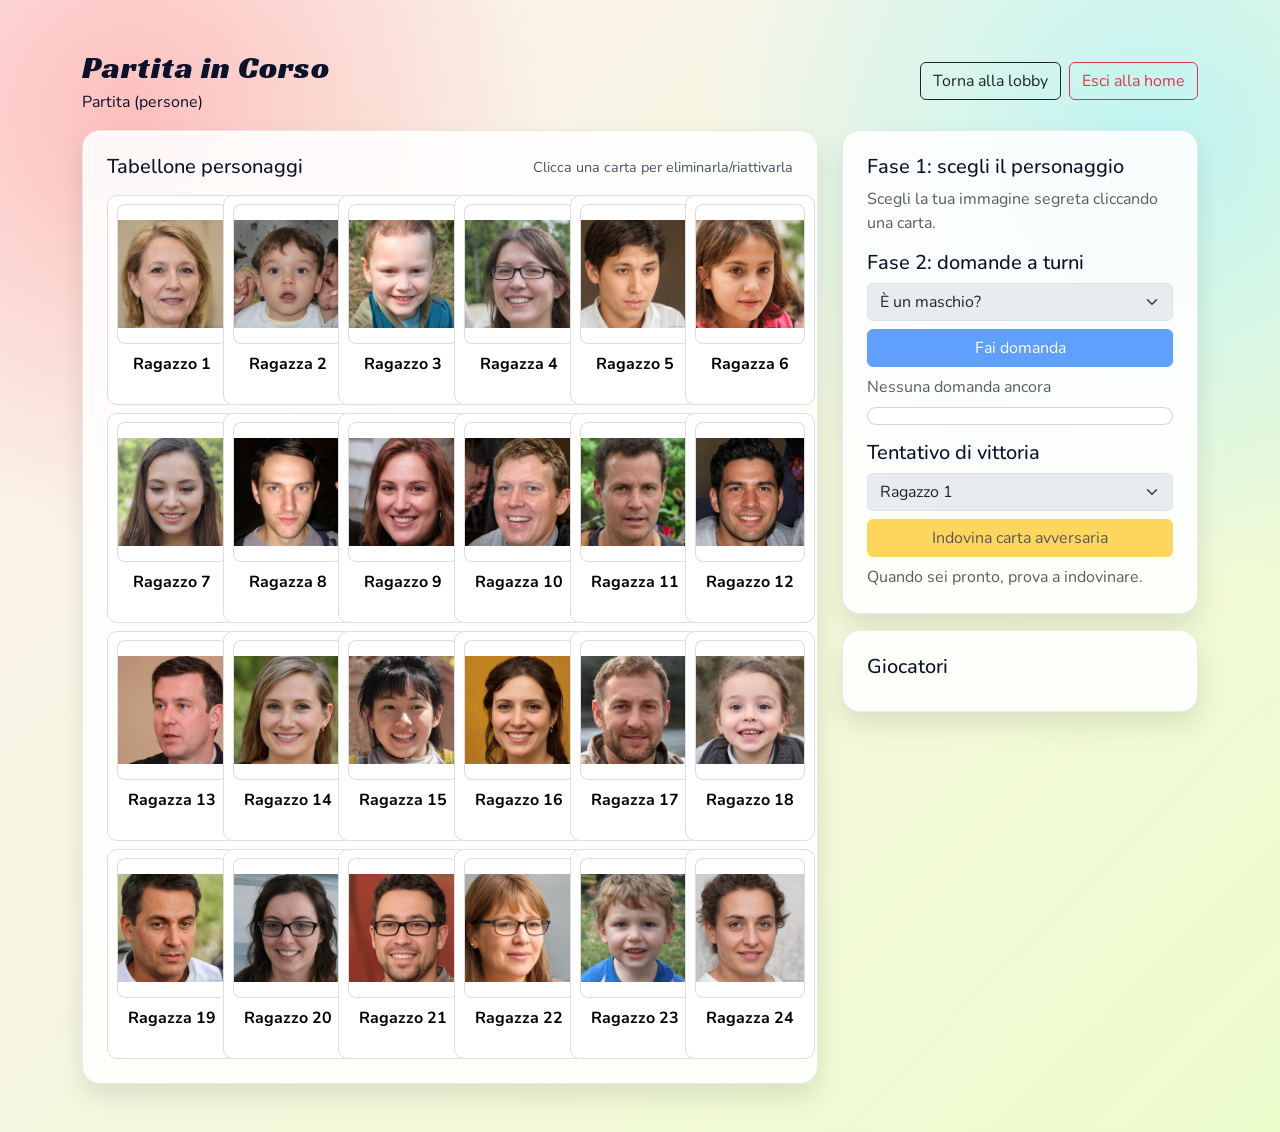
==== commit 11e0e6da: "create dialog" ====
--- a/static/game.html
+++ b/static/game.html
@@ -73,6 +73,7 @@
         </div>
     </main>
 
+    <script src="dialog.js"></script>
     <script>
         const API_KEY = "2a6b126a-b0e9-4af0-a164-55f023d4d99c7f310849919647d5952eecd649e731cc";
         const BASE_URL = "";
@@ -197,6 +198,51 @@
             return computeExpectedAnswerForCategory(targetCharacter.name, questionText);
         }
 
+        function getBotGuessCandidate(botPlayerId, targetPlayerId, moves) {
+            if (!targetPlayerId || !categoryData?.domande?.length || !categoryData?.personaggi?.length) {
+                return null;
+            }
+
+            const questionsByBot = getQuestionMoves(moves).filter(
+                (m) => m.playerId === botPlayerId && m.data.targetPlayerId === targetPlayerId
+            );
+            if (questionsByBot.length === 0) {
+                return null;
+            }
+
+            const latestAnswerByQuestionId = {};
+            getAnswerMoves(moves).forEach((answerMove) => {
+                if (answerMove.data && answerMove.data.questionId) {
+                    latestAnswerByQuestionId[answerMove.data.questionId] = answerMove;
+                }
+            });
+
+            let candidates = [...(categoryData.personaggi || [])];
+            questionsByBot.forEach((questionMove) => {
+                const answerMove = latestAnswerByQuestionId[questionMove.data.questionId];
+                if (!answerMove || typeof answerMove.data?.answer !== "boolean") {
+                    return;
+                }
+
+                const questionConfig = categoryData.domande.find((q) => q.testo === questionMove.data.text);
+                if (!questionConfig || !questionConfig.attributo) {
+                    return;
+                }
+
+                candidates = candidates.filter((character) => {
+                    const value = character.attributi?.[questionConfig.attributo];
+                    return typeof value === "boolean" && value === answerMove.data.answer;
+                });
+            });
+
+            if (candidates.length !== 1) {
+                return null;
+            }
+
+            const match = candidates[0];
+            return characterCards.find((card) => card.name === match.nome) || null;
+        }
+
         let playersCache = [];
         let mySelectedCharacterId = "";
         let latestMovesCache = [];
@@ -212,6 +258,22 @@
 
         function getAnswerMoves(moves) {
             return moves.filter((m) => m.data && m.data.type === "answer");
+        }
+
+        function getCurrentRoundMoves(moves) {
+            const resetIndexes = [];
+            moves.forEach((m, index) => {
+                if (m.data && m.data.type === "round-reset") {
+                    resetIndexes.push(index);
+                }
+            });
+
+            if (resetIndexes.length === 0) {
+                return moves;
+            }
+
+            const startIndex = resetIndexes[resetIndexes.length - 1];
+            return moves.slice(startIndex + 1);
         }
 
         function getLatestQuestionWithoutAnswer(moves) {
@@ -346,7 +408,7 @@
         }
 
         function restartToLobby() {
-            window.location.href = "splash.html";
+            window.location.href = `splash.html?gameId=${gameId}&returnFromGame=true`;
         }
 
         function renderBoard() {
@@ -400,7 +462,7 @@
             });
 
             if (playerId && !result.players.some((p) => p.id === playerId)) {
-                alert("Non fai piu parte della partita.");
+                await showAppAlert("Non fai piu parte della partita.", { title: "Accesso rimosso" });
                 sessionStorage.removeItem(ACTIVE_SESSION_KEY);
                 window.location.href = "index.html";
                 return [];
@@ -620,6 +682,8 @@
             if (!botPlayer) {
                 return;
             }
+
+            const targetPlayer = players.find((p) => p.id !== botPlayer.id) || null;
 
             const gameOverMoves = moves.filter((m) => m.data && m.data.type === "game-over");
             if (gameOverMoves.length > 0) {
@@ -673,6 +737,40 @@
             }
 
             if (turnState.canAskPlayerId === botPlayer.id) {
+                const botGuessMoves = moves.filter((m) => m.data && m.data.type === "guess" && m.playerId === botPlayer.id);
+                const lastBotGuessMs = botGuessMoves.length > 0
+                    ? new Date(botGuessMoves[botGuessMoves.length - 1].timestamp).getTime()
+                    : 0;
+                const candidateCard = getBotGuessCandidate(botPlayer.id, targetPlayer?.id || "", moves);
+
+                if (candidateCard && Date.now() - lastBotGuessMs > 2500) {
+                    const alreadyTried = botGuessMoves.some((m) => m.data.guessedCharacterId === candidateCard.id);
+                    if (!alreadyTried && targetPlayer) {
+                        const correct = latestChoiceByPlayer[targetPlayer.id] === candidateCard.id;
+
+                        await postMoveAsPlayer(botPlayer.id, {
+                            type: "guess",
+                            guessedCharacterId: candidateCard.id,
+                            guessedCharacterName: candidateCard.name,
+                            targetPlayerId: targetPlayer.id,
+                            correct,
+                            playerName: BOT_NAME
+                        });
+
+                        if (correct) {
+                            await postMoveAsPlayer(botPlayer.id, {
+                                type: "game-over",
+                                winnerPlayerId: botPlayer.id,
+                                winnerName: BOT_NAME,
+                                loserPlayerId: targetPlayer.id,
+                                loserName: targetPlayer.name,
+                                reason: "bot-deduction"
+                            });
+                        }
+                        return;
+                    }
+                }
+
                 const botQuestionMoves = getQuestionMoves(moves).filter((m) => m.playerId === botPlayer.id);
                 const lastBotQuestionMs = botQuestionMoves.length > 0
                     ? new Date(botQuestionMoves[botQuestionMoves.length - 1].timestamp).getTime()
@@ -737,7 +835,7 @@
                 await refreshGameState();
             } catch (error) {
                 console.error(error);
-                alert(error.message);
+                await showAppAlert(error.message, { title: "Errore" });
             }
         }
 
@@ -749,11 +847,11 @@
 
             const turnState = getTurnState(latestMovesCache, playersCache);
             if (turnState.pendingQuestion) {
-                alert("Attendi la risposta alla domanda precedente.");
+                await showAppAlert("Attendi la risposta alla domanda precedente.", { title: "Azione non disponibile" });
                 return;
             }
             if (turnState.canAskPlayerId !== playerId) {
-                alert("Non e' il tuo turno per fare una domanda.");
+                await showAppAlert("Non e' il tuo turno per fare una domanda.", { title: "Turno avversario" });
                 return;
             }
 
@@ -773,14 +871,14 @@
                 await refreshGameState();
             } catch (error) {
                 console.error(error);
-                alert(error.message);
+                await showAppAlert(error.message, { title: "Errore" });
             }
         }
 
         async function submitAnswer(answerValue) {
             const pendingQuestion = getLatestQuestionWithoutAnswer(latestMovesCache);
             if (!pendingQuestion || pendingQuestion.data.targetPlayerId !== playerId) {
-                alert("Non hai domande in attesa a cui rispondere.");
+                await showAppAlert("Non hai domande in attesa a cui rispondere.", { title: "Nessuna domanda" });
                 return;
             }
 
@@ -794,7 +892,7 @@
             const finalAnswer = typeof expectedAnswer === "boolean" ? expectedAnswer : requestedAnswer;
 
             if (typeof expectedAnswer === "boolean" && requestedAnswer !== expectedAnswer) {
-                alert("Risposta non coerente con il personaggio segreto: invio automatico della risposta corretta.");
+                await showAppAlert("Risposta non coerente con il personaggio segreto: invio automatico della risposta corretta.", { title: "Risposta corretta applicata" });
             }
 
             try {
@@ -809,7 +907,7 @@
                 await refreshGameState();
             } catch (error) {
                 console.error(error);
-                alert(error.message);
+                await showAppAlert(error.message, { title: "Errore" });
             }
         }
 
@@ -857,7 +955,7 @@
                 await refreshGameState();
             } catch (error) {
                 console.error(error);
-                alert(error.message);
+                await showAppAlert(error.message, { title: "Errore" });
             }
         }
 
@@ -874,36 +972,38 @@
                 return;
             }
             moves = await getMoves();
-            await ensureBotParticipation(players, moves);
+            let roundMoves = getCurrentRoundMoves(moves);
+            await ensureBotParticipation(players, roundMoves);
             players = await loadPlayers();
             if (players.length === 0) {
                 return;
             }
             moves = await getMoves();
-
-            latestMovesCache = moves;
-            updateSelectionUi(moves, players);
-            renderQuestions(moves);
-            renderGameOver(moves, players);
+            roundMoves = getCurrentRoundMoves(moves);
+
+            latestMovesCache = roundMoves;
+            updateSelectionUi(roundMoves, players);
+            renderQuestions(roundMoves);
+            renderGameOver(roundMoves, players);
         }
 
         async function init() {
             try {
                 await loadCategoryData(gameCategory);
             } catch (error) {
-                alert(`Errore caricamento categoria ${gameCategory}: ${error.message}`);
+                await showAppAlert(`Errore caricamento categoria ${gameCategory}: ${error.message}`, { title: "Errore categoria" });
                 return;
             }
 
             buildCharacterCards();
             if (characterCards.length === 0) {
-                alert(`Nessun personaggio trovato per la categoria ${gameCategory}.`);
+                await showAppAlert(`Nessun personaggio trovato per la categoria ${gameCategory}.`, { title: "Dati mancanti" });
                 return;
             }
             gameInfo.innerText = `${gameName} (${gameCategory})${gameId ? ` - ID: ${gameId}` : ""}`;
             const presetQuestions = questionsForCategory();
             if (presetQuestions.length === 0) {
-                alert(`Nessuna domanda trovata per la categoria ${gameCategory}.`);
+                await showAppAlert(`Nessuna domanda trovata per la categoria ${gameCategory}.`, { title: "Dati mancanti" });
                 return;
             }
             questionSelect.innerHTML = presetQuestions.map((q) => `<option value="${q}">${q}</option>`).join("");
--- a/static/stile.css
+++ b/static/stile.css
@@ -304,3 +304,60 @@
     width: 100% !important;
 }
 
+.app-dialog-backdrop {
+    position: fixed;
+    inset: 0;
+    background: #0f172a80;
+    backdrop-filter: blur(2px);
+    display: flex;
+    align-items: center;
+    justify-content: center;
+    padding: 16px;
+    z-index: 3000;
+}
+
+.app-dialog {
+    width: min(420px, 100%);
+    background: #fff;
+    border-radius: 16px;
+    border: 1px solid #cbd5e1;
+    box-shadow: 0 20px 40px #0f172a40;
+    padding: 16px;
+    opacity: 0;
+    transform: translateY(8px);
+    transition: opacity 140ms ease, transform 140ms ease;
+}
+
+.app-dialog-visible {
+    opacity: 1;
+    transform: translateY(0);
+}
+
+.app-dialog-title {
+    font-weight: 800;
+    font-size: 1.05rem;
+    margin-bottom: 8px;
+    color: #0f172a;
+}
+
+.app-dialog-body {
+    color: #334155;
+    line-height: 1.45;
+    margin-bottom: 12px;
+    white-space: pre-wrap;
+}
+
+.app-dialog-input {
+    width: 100%;
+    border: 1px solid #cbd5e1;
+    border-radius: 10px;
+    padding: 10px 12px;
+    margin-bottom: 12px;
+}
+
+.app-dialog-actions {
+    display: flex;
+    justify-content: flex-end;
+    gap: 8px;
+}
+
